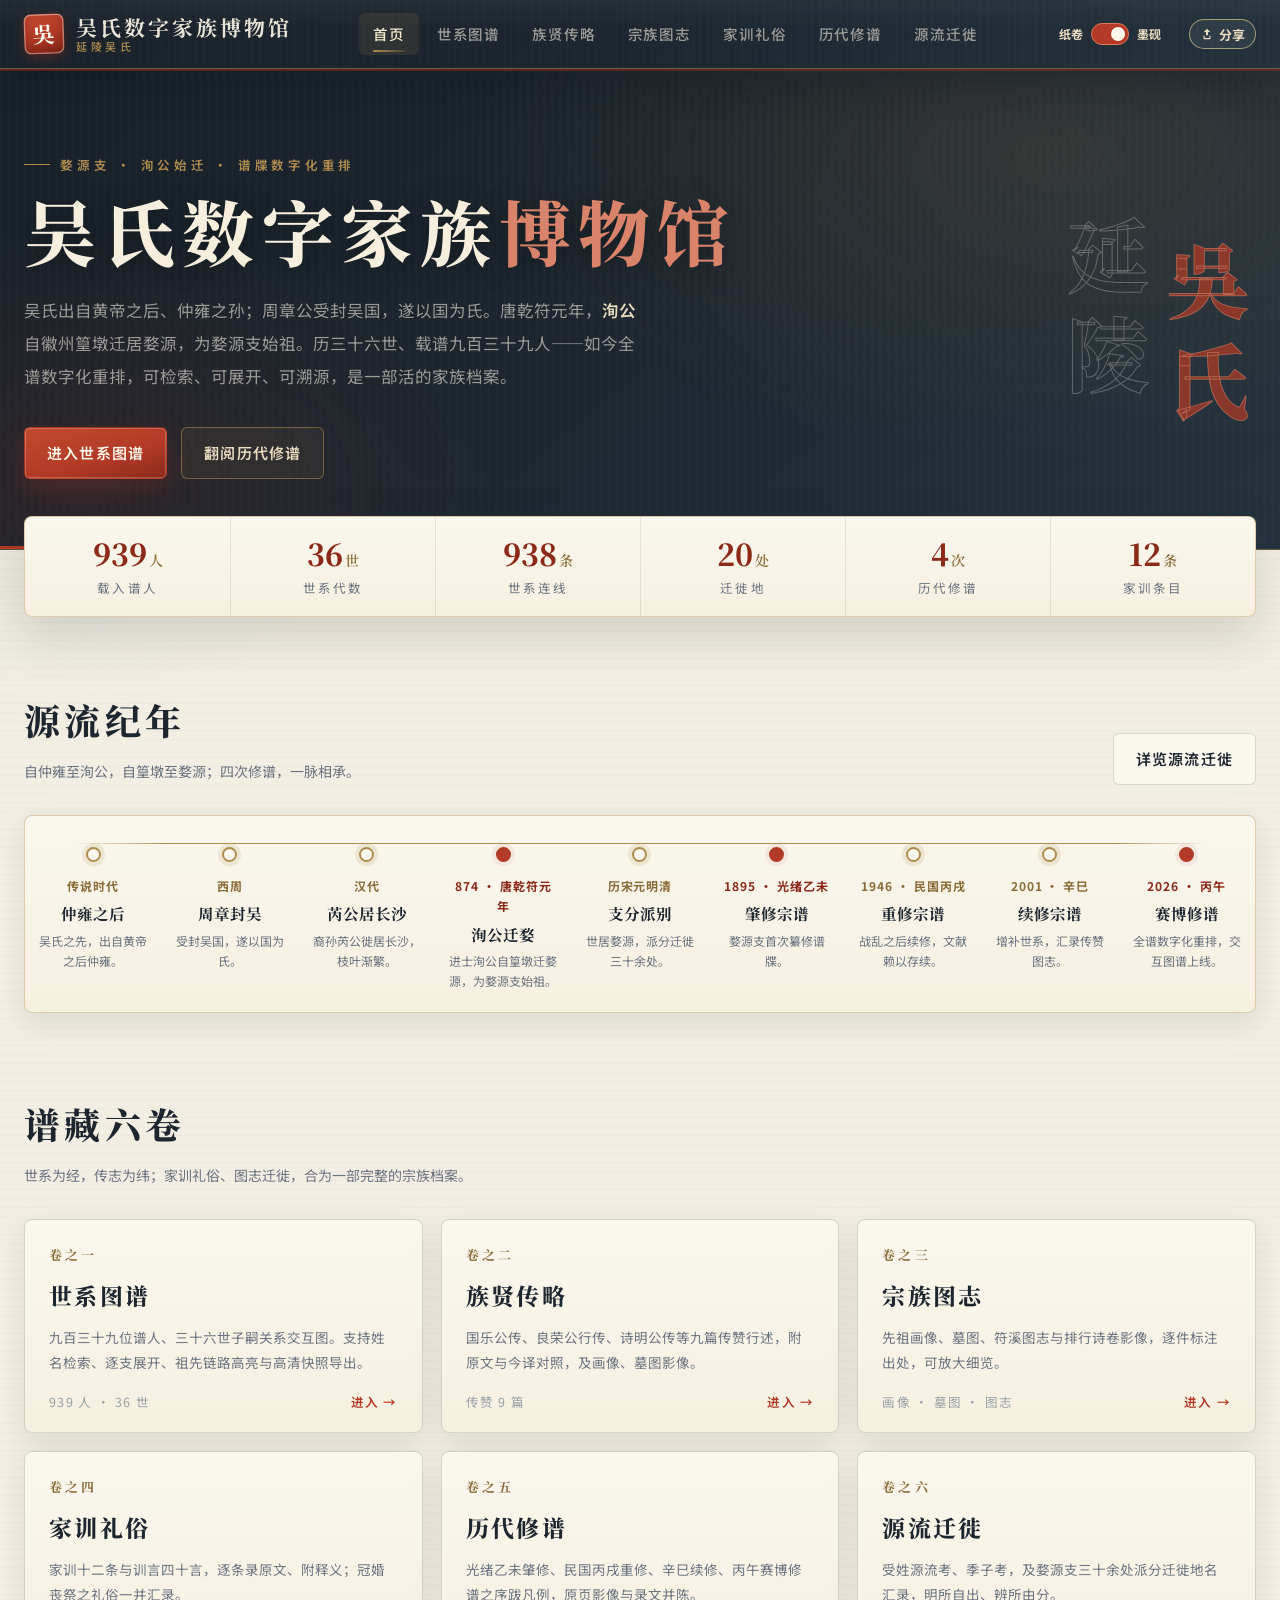
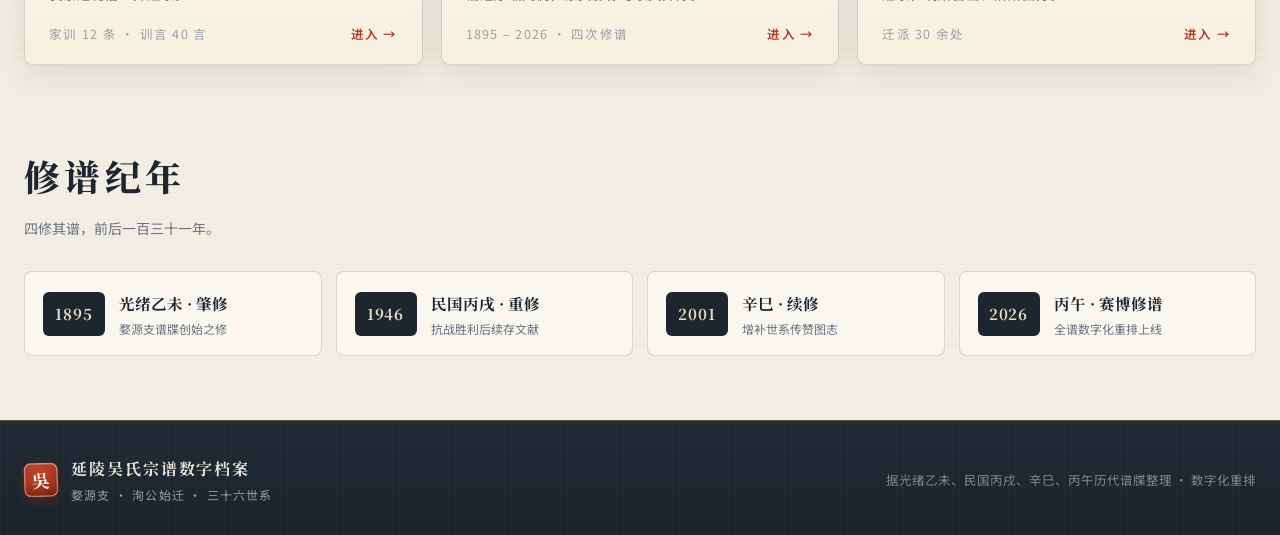
==== ink-archive/index.html @ 0cdc85b2 "统一两套皮肤的品牌名称与标题" ====
<!doctype html>
<html lang="zh-CN">
<head>
  <base href="../" />
  <link rel="icon" href="assets/wu-genealogy-mark.svg?v=20260805" type="image/svg+xml" />
  <meta charset="utf-8" />
  <meta name="viewport" content="width=device-width, initial-scale=1" />
  <title>延陵吴氏宗谱数字档案 · 首页</title>
  <meta name="description" content="延陵吴氏婺源支宗谱数字档案：世系图谱、族贤传略、宗族图志、家训礼俗、历代修谱、源流迁徙。" />
  <link rel="preconnect" href="https://fonts.googleapis.com" />
  <link rel="preconnect" href="https://fonts.gstatic.com" crossorigin />
  <link href="https://fonts.googleapis.com/css2?family=Noto+Serif+SC:wght@500;600;700;800;900&family=Noto+Sans+SC:wght@400;500;700&display=swap" rel="stylesheet" />
  <link rel="stylesheet" href="ink-archive/assets/zongpu.css?v=20260813-footer-breathing" />
  <script defer src="assets/site-tools.js?v=20260928"></script>
  <script defer src="assets/ink-archive-bridge.js?v=20260928"></script>
</head>
<body>

  <header class="masthead">
    <div class="masthead-inner">
      <a class="brandmark" href="ink-archive/index.html">
        <span class="brand-seal">吳</span>
        <span class="brand-text"><strong>吴氏数字家族博物馆</strong><small>延陵吴氏</small></span>
      </a>
      <nav class="mastnav" aria-label="站点一级目录">
        <a class="active" href="ink-archive/index.html" aria-current="page"><svg viewBox="0 0 24 24" fill="none" stroke="currentColor" stroke-width="1.8" stroke-linecap="round" stroke-linejoin="round"><path d="m3 9 9-7 9 7v11a2 2 0 0 1-2 2H5a2 2 0 0 1-2-2z"/><path d="M9 22V12h6v10"/></svg><span>首页</span></a>
        <a href="ink-archive/tree.html"><svg viewBox="0 0 24 24" fill="none" stroke="currentColor" stroke-width="1.8" stroke-linecap="round" stroke-linejoin="round"><circle cx="18" cy="5" r="2.6"/><circle cx="6" cy="12" r="2.6"/><circle cx="18" cy="19" r="2.6"/><path d="m8.3 10.6 7.1-4.2M8.3 13.4l7.1 4.2"/></svg><span>世系图谱</span></a>
        <a href="ink-archive/biographies.html"><svg viewBox="0 0 24 24" fill="none" stroke="currentColor" stroke-width="1.8" stroke-linecap="round" stroke-linejoin="round"><circle cx="12" cy="8" r="3.6"/><path d="M4.5 20.5c1.6-3.8 4.6-5.3 7.5-5.3s5.9 1.5 7.5 5.3"/></svg><span>族贤传略</span></a>
        <a href="ink-archive/image_archive.html"><svg viewBox="0 0 24 24" fill="none" stroke="currentColor" stroke-width="1.8" stroke-linecap="round" stroke-linejoin="round"><rect x="3.5" y="5" width="17" height="14" rx="2"/><circle cx="9" cy="10" r="1.6"/><path d="m20.5 15.5-4.2-4.2L9 18.5"/></svg><span>宗族图志</span></a>
        <a href="ink-archive/family_customs.html"><svg viewBox="0 0 24 24" fill="none" stroke="currentColor" stroke-width="1.8" stroke-linecap="round" stroke-linejoin="round"><path d="M2.5 4.5h6a4 4 0 0 1 4 4v11a3 3 0 0 0-3-3h-7z"/><path d="M21.5 4.5h-6a4 4 0 0 0-4 4v11a3 3 0 0 1 3-3h7z"/></svg><span>家训礼俗</span></a>
        <a href="ink-archive/revisions.html"><svg viewBox="0 0 24 24" fill="none" stroke="currentColor" stroke-width="1.8" stroke-linecap="round" stroke-linejoin="round"><path d="m12 2.5 9 4.8-9 4.8-9-4.8z"/><path d="m3 12 9 4.8 9-4.8"/><path d="m3 16.8 9 4.7 9-4.7"/></svg><span>历代修谱</span></a>
        <a href="ink-archive/source_migration.html"><svg viewBox="0 0 24 24" fill="none" stroke="currentColor" stroke-width="1.8" stroke-linecap="round" stroke-linejoin="round"><circle cx="6" cy="19" r="2.6"/><circle cx="18" cy="5" r="2.6"/><path d="M8.6 19h5.9a3.5 3.5 0 0 0 0-7h-5a3.5 3.5 0 0 1 0-7h5.9"/></svg><span>源流迁徙</span></a>
      </nav>
    </div>
  </header>

  <section class="home-hero">
    <div class="home-hero-inner">
      <div>
        <p class="eyebrow">婺源支 · 洵公始迁 · 谱牒数字化重排</p>
        <h1>吴氏数字家族<span class="accent">博物馆</span></h1>
        <p class="lede">吴氏出自黄帝之后、仲雍之孙；周章公受封吴国，遂以国为氏。唐乾符元年，<strong>洵公</strong>自徽州篁墩迁居婺源，为婺源支始祖。历三十六世、载谱九百三十九人——如今全谱数字化重排，可检索、可展开、可溯源，是一部活的家族档案。</p>
        <div class="hero-actions">
          <a class="btn btn-primary" href="ink-archive/tree.html">进入世系图谱</a>
          <a class="btn btn-ghost" href="ink-archive/revisions.html">翻阅历代修谱</a>
        </div>
      </div>
      <div class="hero-vertical" aria-hidden="true">
        <span>延陵</span>
        <span>吳氏</span>
      </div>
    </div>
  </section>

  <div class="home-stats" role="list">
    <div class="home-stat" role="listitem"><strong>939<small>人</small></strong><span>载入谱人</span></div>
    <div class="home-stat" role="listitem"><strong>36<small>世</small></strong><span>世系代数</span></div>
    <div class="home-stat" role="listitem"><strong>938<small>条</small></strong><span>世系连线</span></div>
    <div class="home-stat" role="listitem"><strong>20<small>处</small></strong><span>迁徙地</span></div>
    <div class="home-stat" role="listitem"><strong>4<small>次</small></strong><span>历代修谱</span></div>
    <div class="home-stat" role="listitem"><strong>12<small>条</small></strong><span>家训条目</span></div>
  </div>

  <section class="home-section">
    <div class="home-section-head">
      <div>
        <h2>源流纪年</h2>
        <p>自仲雍至洵公，自篁墩至婺源；四次修谱，一脉相承。</p>
      </div>
      <a class="btn btn-ghost dark" href="ink-archive/source_migration.html">详览源流迁徙</a>
    </div>
    <div class="timeline">
      <div class="timeline-item">
        <time>传说时代</time>
        <strong>仲雍之后</strong>
        <p>吴氏之先，出自黄帝之后仲雍。</p>
      </div>
      <div class="timeline-item">
        <time>西周</time>
        <strong>周章封吴</strong>
        <p>受封吴国，遂以国为氏。</p>
      </div>
      <div class="timeline-item">
        <time>汉代</time>
        <strong>芮公居长沙</strong>
        <p>裔孙芮公徙居长沙，枝叶渐繁。</p>
      </div>
      <div class="timeline-item era-mark">
        <time>874 · 唐乾符元年</time>
        <strong>洵公迁婺</strong>
        <p>进士洵公自篁墩迁婺源，为婺源支始祖。</p>
      </div>
      <div class="timeline-item">
        <time>历宋元明清</time>
        <strong>支分派别</strong>
        <p>世居婺源，派分迁徙三十余处。</p>
      </div>
      <div class="timeline-item era-mark">
        <time>1895 · 光绪乙未</time>
        <strong>肇修宗谱</strong>
        <p>婺源支首次纂修谱牒。</p>
      </div>
      <div class="timeline-item">
        <time>1946 · 民国丙戌</time>
        <strong>重修宗谱</strong>
        <p>战乱之后续修，文献赖以存续。</p>
      </div>
      <div class="timeline-item">
        <time>2001 · 辛巳</time>
        <strong>续修宗谱</strong>
        <p>增补世系，汇录传赞图志。</p>
      </div>
      <div class="timeline-item era-mark">
        <time>2026 · 丙午</time>
        <strong>赛博修谱</strong>
        <p>全谱数字化重排，交互图谱上线。</p>
      </div>
    </div>
  </section>

  <section class="home-section">
    <div class="home-section-head">
      <div>
        <h2>谱藏六卷</h2>
        <p>世系为经，传志为纬；家训礼俗、图志迁徙，合为一部完整的宗族档案。</p>
      </div>
    </div>
    <div class="archive-grid">
      <a class="archive-card" href="ink-archive/tree.html">
        <span class="card-index">卷之一</span>
        <h3>世系图谱</h3>
        <p>九百三十九位谱人、三十六世子嗣关系交互图。支持姓名检索、逐支展开、祖先链路高亮与高清快照导出。</p>
        <span class="card-foot"><span>939 人 · 36 世</span><span class="go">进入 →</span></span>
      </a>
      <a class="archive-card" href="ink-archive/biographies.html">
        <span class="card-index">卷之二</span>
        <h3>族贤传略</h3>
        <p>国乐公传、良荣公行传、诗明公传等九篇传赞行述，附原文与今译对照，及画像、墓图影像。</p>
        <span class="card-foot"><span>传赞 9 篇</span><span class="go">进入 →</span></span>
      </a>
      <a class="archive-card" href="ink-archive/image_archive.html">
        <span class="card-index">卷之三</span>
        <h3>宗族图志</h3>
        <p>先祖画像、墓图、符溪图志与排行诗卷影像，逐件标注出处，可放大细览。</p>
        <span class="card-foot"><span>画像 · 墓图 · 图志</span><span class="go">进入 →</span></span>
      </a>
      <a class="archive-card" href="ink-archive/family_customs.html">
        <span class="card-index">卷之四</span>
        <h3>家训礼俗</h3>
        <p>家训十二条与训言四十言，逐条录原文、附释义；冠婚丧祭之礼俗一并汇录。</p>
        <span class="card-foot"><span>家训 12 条 · 训言 40 言</span><span class="go">进入 →</span></span>
      </a>
      <a class="archive-card" href="ink-archive/revisions.html">
        <span class="card-index">卷之五</span>
        <h3>历代修谱</h3>
        <p>光绪乙未肇修、民国丙戌重修、辛巳续修、丙午赛博修谱之序跋凡例，原页影像与录文并陈。</p>
        <span class="card-foot"><span>1895 – 2026 · 四次修谱</span><span class="go">进入 →</span></span>
      </a>
      <a class="archive-card" href="ink-archive/source_migration.html">
        <span class="card-index">卷之六</span>
        <h3>源流迁徙</h3>
        <p>受姓源流考、季子考，及婺源支三十余处派分迁徙地名汇录，明所自出、辨所由分。</p>
        <span class="card-foot"><span>迁派 30 余处</span><span class="go">进入 →</span></span>
      </a>
    </div>
  </section>

  <section class="home-section">
    <div class="home-section-head">
      <div>
        <h2>修谱纪年</h2>
        <p>四修其谱，前后一百三十一年。</p>
      </div>
    </div>
    <div class="editions-band">
      <a class="edition-chip" href="ink-archive/revisions.html">
        <time>1895</time>
        <span><strong>光绪乙未 · 肇修</strong><span>婺源支谱牒创始之修</span></span>
      </a>
      <a class="edition-chip" href="ink-archive/revisions.html">
        <time>1946</time>
        <span><strong>民国丙戌 · 重修</strong><span>抗战胜利后续存文献</span></span>
      </a>
      <a class="edition-chip" href="ink-archive/revisions.html">
        <time>2001</time>
        <span><strong>辛巳 · 续修</strong><span>增补世系传赞图志</span></span>
      </a>
      <a class="edition-chip" href="ink-archive/revisions.html">
        <time>2026</time>
        <span><strong>丙午 · 赛博修谱</strong><span>全谱数字化重排上线</span></span>
      </a>
    </div>
  </section>

  <footer class="site-footer">
    <div class="footer-inner">
      <div class="footer-brand">
        <span class="brand-seal small">吳</span>
        <div>
          <strong>延陵吴氏宗谱数字档案</strong>
          <p>婺源支 · 洵公始迁 · 三十六世系</p>
        </div>
      </div>
      <p class="footer-note">据光绪乙未、民国丙戌、辛巳、丙午历代谱牒整理 · 数字化重排</p>
    </div>
  </footer>

</body>
</html>
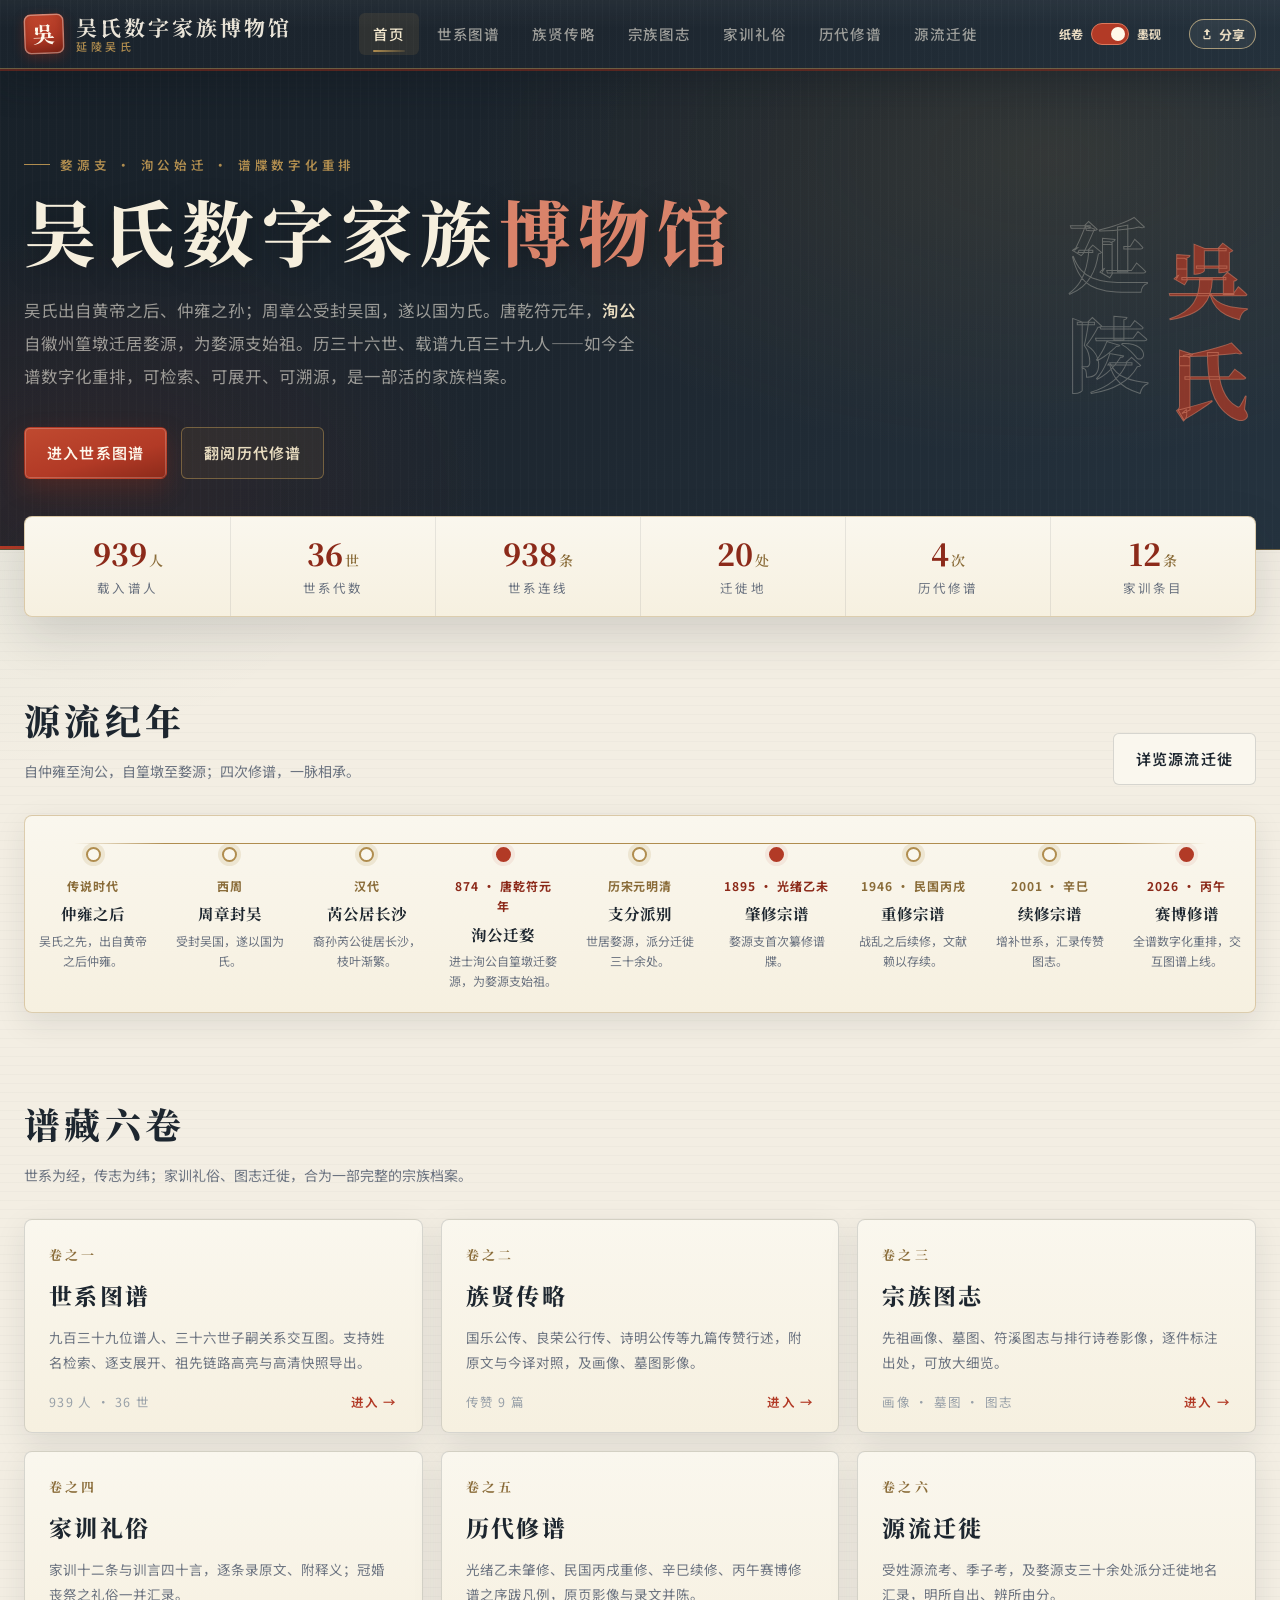
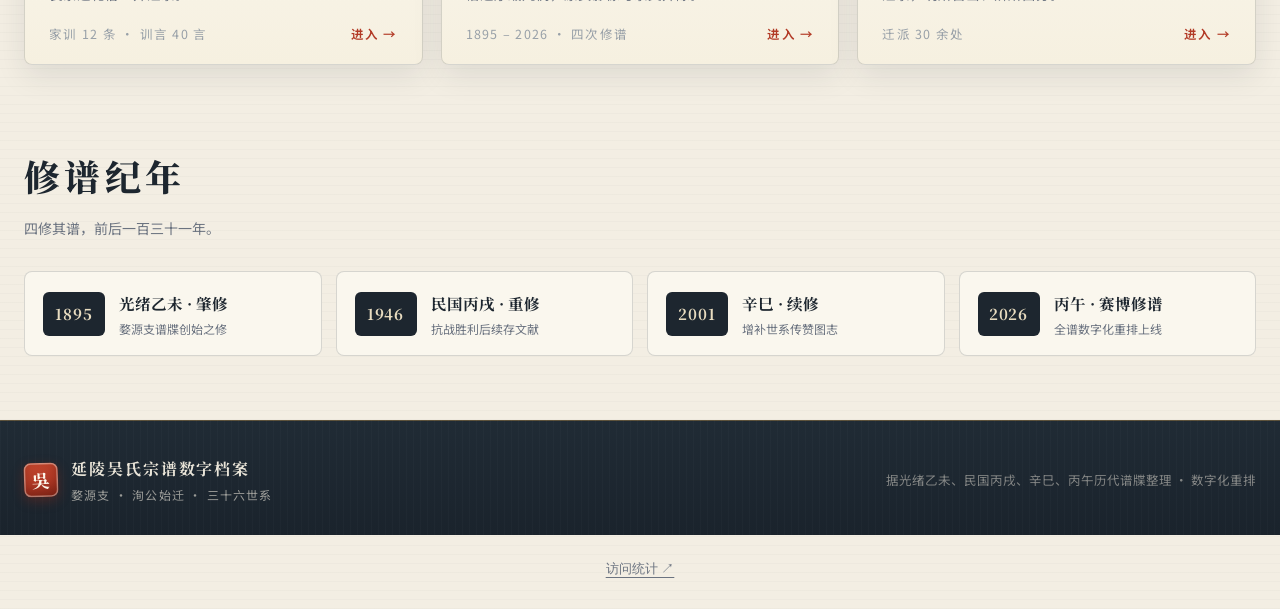
==== commit e722cc4d: "接入全站免费访问计数和简洁统计页" ====
--- a/ink-archive/index.html
+++ b/ink-archive/index.html
@@ -4,15 +4,15 @@
   <base href="../" />
   <link rel="icon" href="assets/wu-genealogy-mark.svg?v=20260805" type="image/svg+xml" />
   <meta charset="utf-8" />
-  <meta name="viewport" content="width=device-width, initial-scale=1" />
+  <meta name="viewport" content="width=device-width, initial-scale=1, viewport-fit=cover" />
   <title>延陵吴氏宗谱数字档案 · 首页</title>
   <meta name="description" content="延陵吴氏婺源支宗谱数字档案：世系图谱、族贤传略、宗族图志、家训礼俗、历代修谱、源流迁徙。" />
   <link rel="preconnect" href="https://fonts.googleapis.com" />
   <link rel="preconnect" href="https://fonts.gstatic.com" crossorigin />
   <link href="https://fonts.googleapis.com/css2?family=Noto+Serif+SC:wght@500;600;700;800;900&family=Noto+Sans+SC:wght@400;500;700&display=swap" rel="stylesheet" />
-  <link rel="stylesheet" href="ink-archive/assets/zongpu.css?v=20260813-footer-breathing" />
-  <script defer src="assets/site-tools.js?v=20260928"></script>
-  <script defer src="assets/ink-archive-bridge.js?v=20260928"></script>
+  <link rel="stylesheet" href="ink-archive/assets/zongpu.css?v=20260929-mobile-audit" />
+  <script defer src="assets/site-tools.js?v=20261004-analytics"></script>
+  <script defer src="assets/ink-archive-bridge.js?v=20260929-mobile-audit"></script>
 </head>
 <body>
 
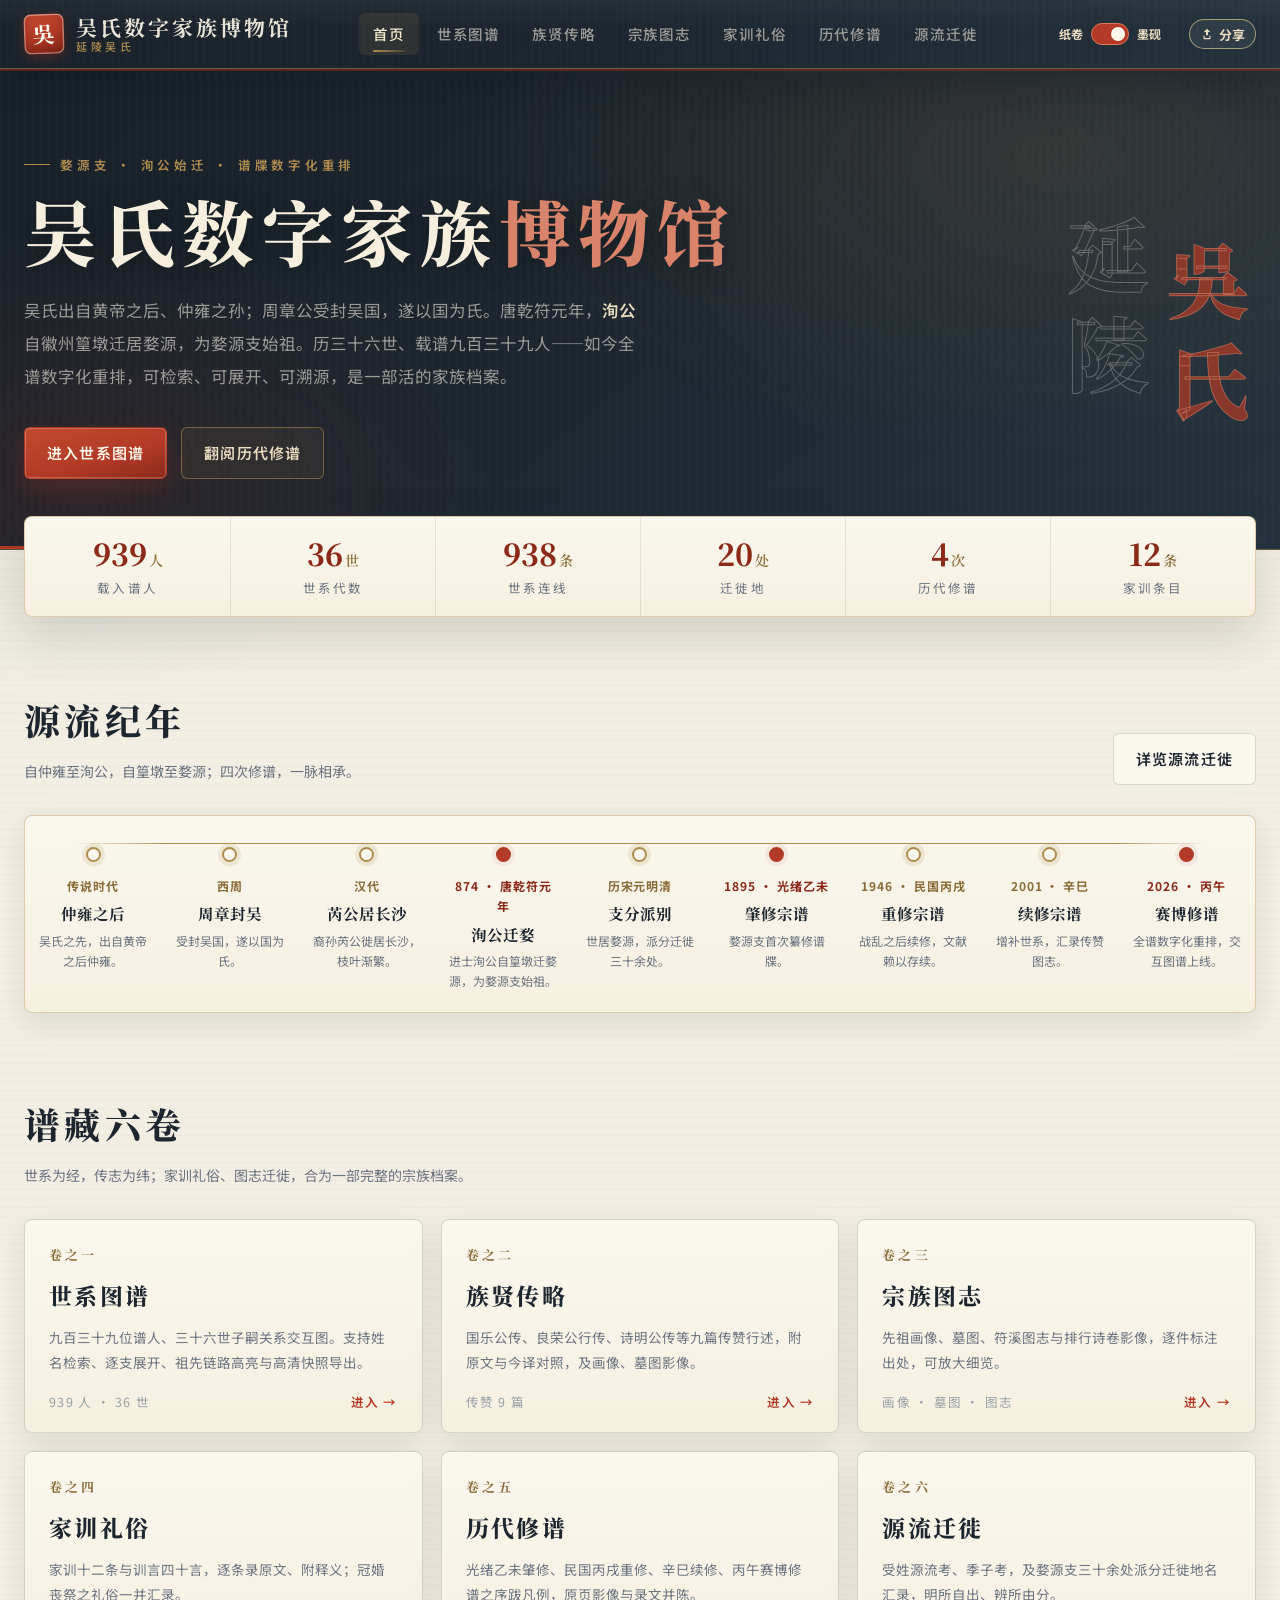
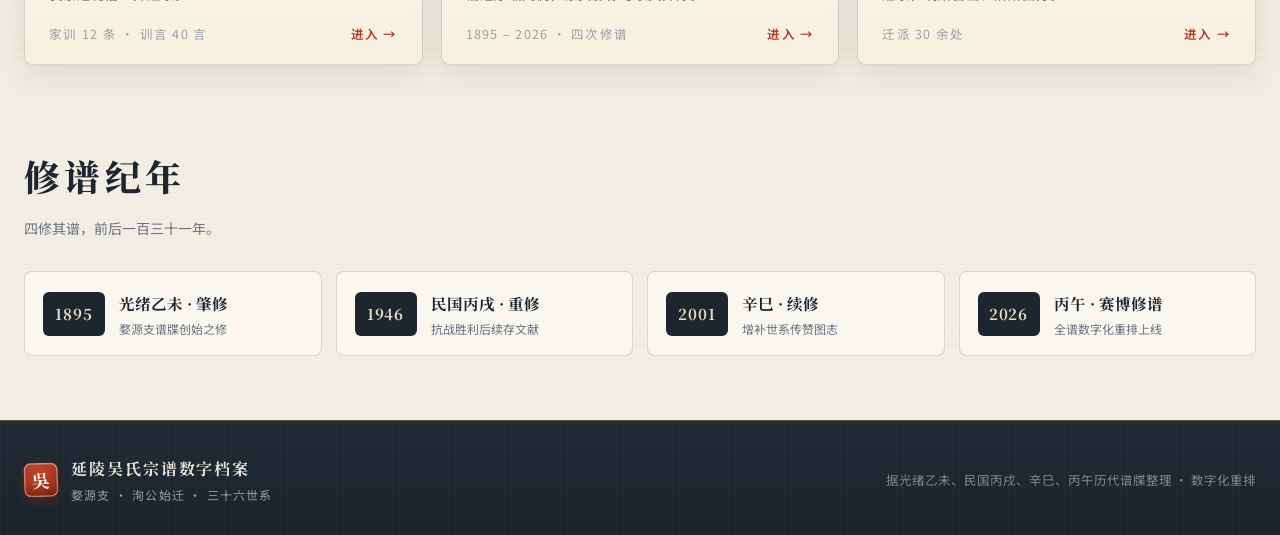
==== commit c2ab4fb3: "移除族谱网站上的统计入口和查看页" ====
--- a/ink-archive/index.html
+++ b/ink-archive/index.html
@@ -11,7 +11,7 @@
   <link rel="preconnect" href="https://fonts.gstatic.com" crossorigin />
   <link href="https://fonts.googleapis.com/css2?family=Noto+Serif+SC:wght@500;600;700;800;900&family=Noto+Sans+SC:wght@400;500;700&display=swap" rel="stylesheet" />
   <link rel="stylesheet" href="ink-archive/assets/zongpu.css?v=20260929-mobile-audit" />
-  <script defer src="assets/site-tools.js?v=20261004-analytics"></script>
+  <script defer src="assets/site-tools.js?v=20261004-unlinked"></script>
   <script defer src="assets/ink-archive-bridge.js?v=20260929-mobile-audit"></script>
 </head>
 <body>
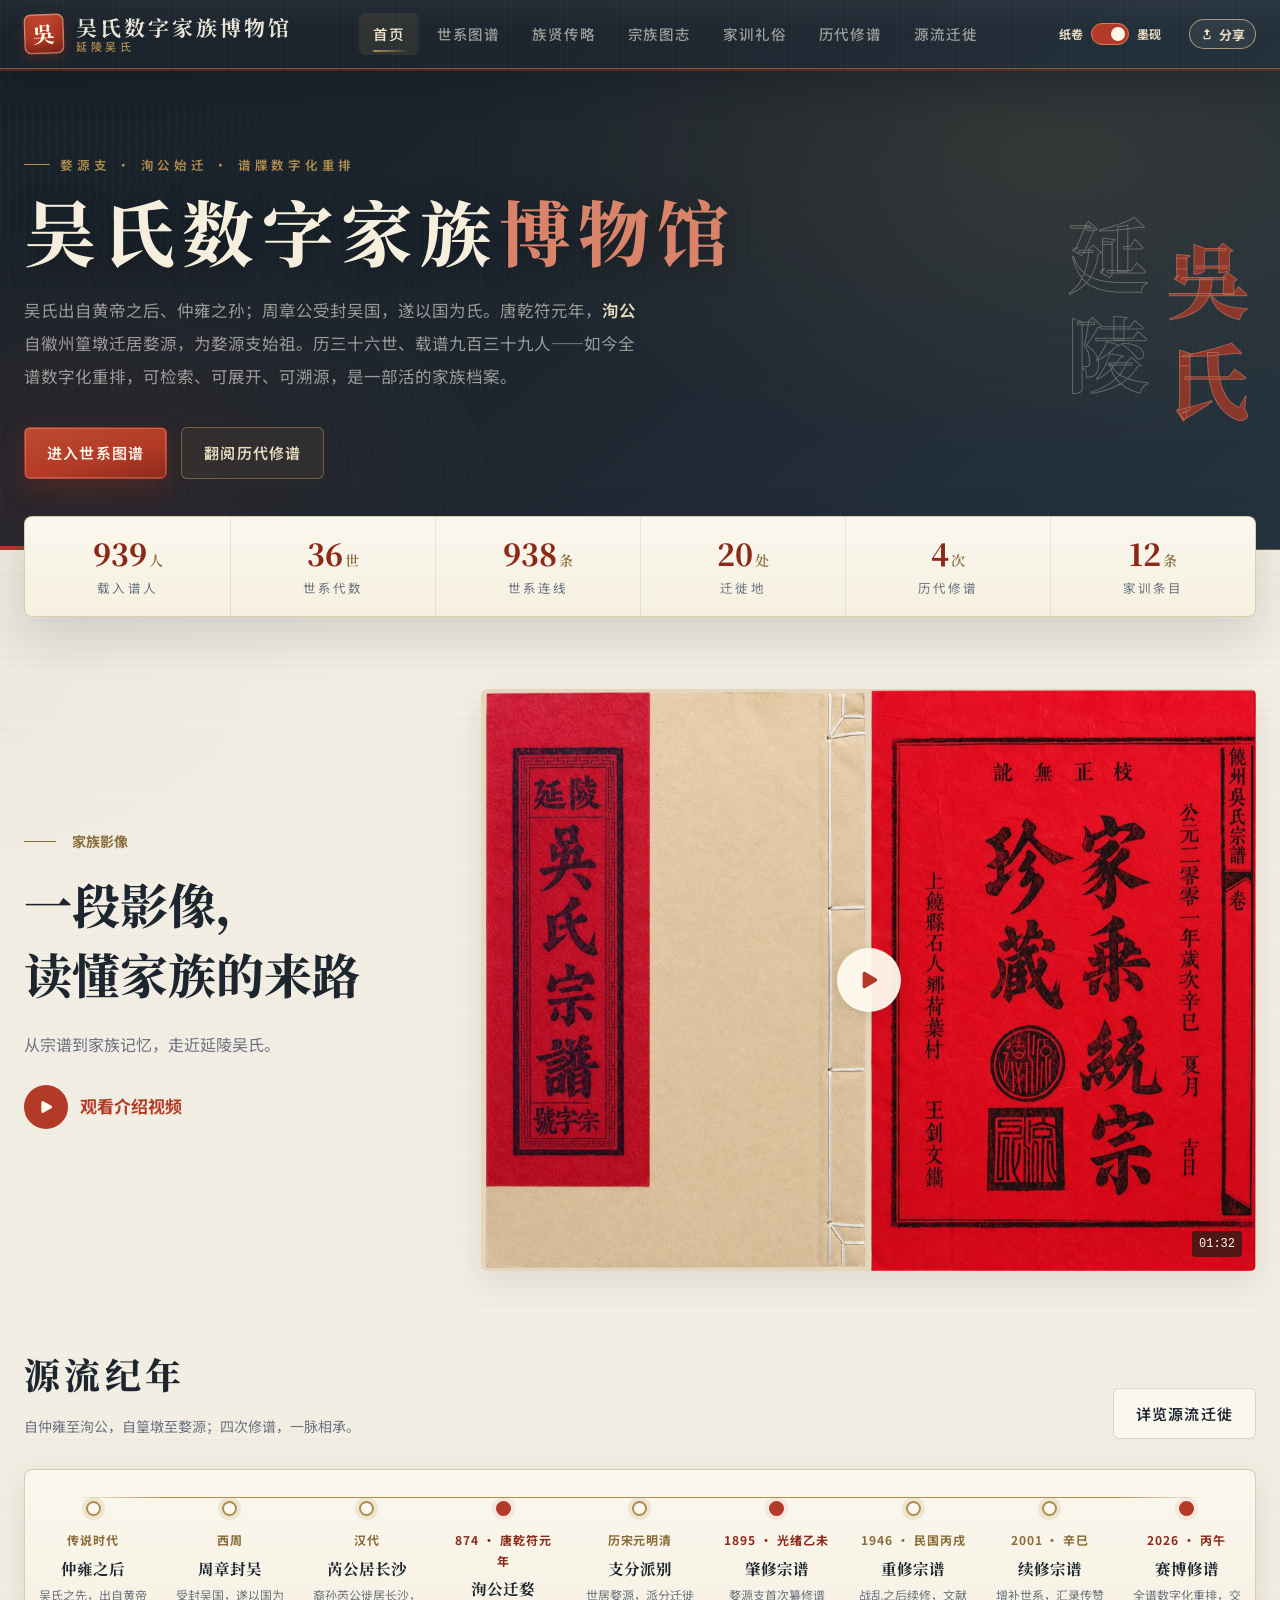
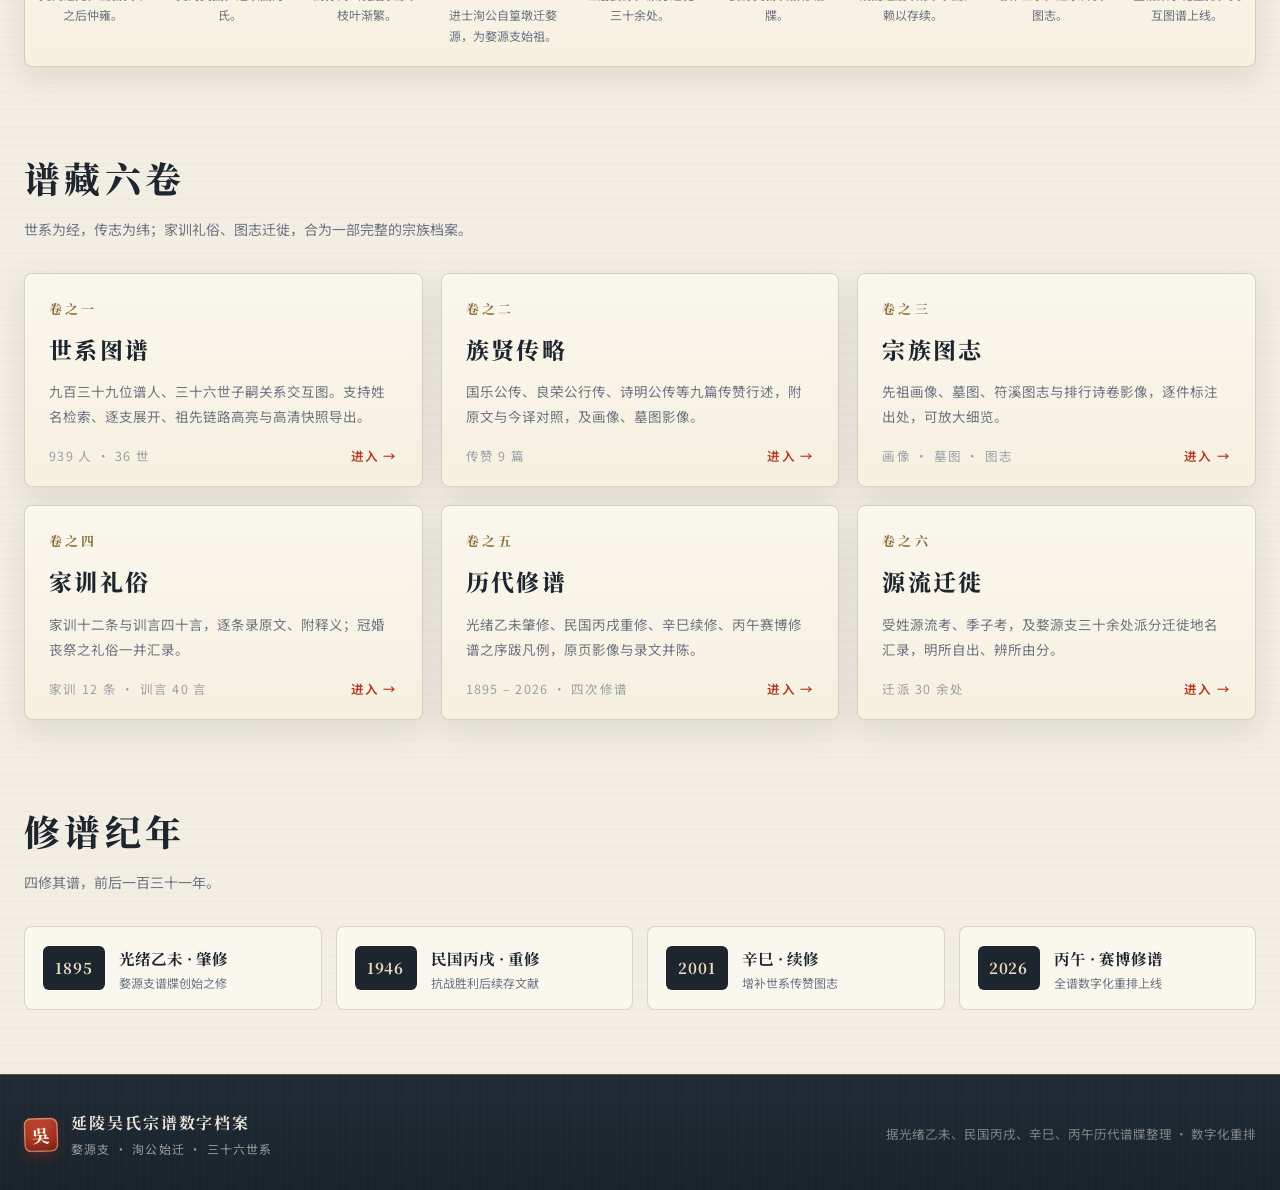
==== commit 160464a9: "添加首页及电脑端图谱宗族影像入口" ====
--- a/ink-archive/index.html
+++ b/ink-archive/index.html
@@ -11,10 +11,12 @@
   <link rel="preconnect" href="https://fonts.gstatic.com" crossorigin />
   <link href="https://fonts.googleapis.com/css2?family=Noto+Serif+SC:wght@500;600;700;800;900&family=Noto+Sans+SC:wght@400;500;700&display=swap" rel="stylesheet" />
   <link rel="stylesheet" href="ink-archive/assets/zongpu.css?v=20260929-mobile-audit" />
-  <script defer src="assets/site-tools.js?v=20261004-unlinked"></script>
+  <script defer src="assets/site-tools.js?v=20261004-events"></script>
   <script defer src="assets/ink-archive-bridge.js?v=20260929-mobile-audit"></script>
+  <link rel="stylesheet" href="assets/home-video.css?v=20261009" />
+  <script defer src="assets/home-video.js?v=20261009"></script>
 </head>
-<body>
+<body class="home-ink">
 
   <header class="masthead">
     <div class="masthead-inner">
@@ -61,6 +63,23 @@
     <div class="home-stat" role="listitem"><strong>12<small>条</small></strong><span>家训条目</span></div>
   </div>
 
+  <section class="home-video-section" aria-labelledby="home-video-title">
+    <div class="home-video-copy">
+      <p class="home-video-kicker">家族影像</p>
+      <h2 id="home-video-title">一段影像，<br />读懂家族的来路</h2>
+      <p class="home-video-description">从宗谱到家族记忆，走近延陵吴氏。</p>
+      <button class="home-video-open home-video-action" type="button" aria-controls="home-video-dialog" aria-haspopup="dialog">
+        <span class="home-video-play" aria-hidden="true"><svg class="home-video-icon" viewBox="0 0 24 24" fill="currentColor" aria-hidden="true"><path d="M5 5a2 2 0 0 1 3.008-1.728l11.997 6.998a2 2 0 0 1 .003 3.458l-12 7A2 2 0 0 1 5 19z" /></svg></span>
+        <span>观看介绍视频</span>
+      </button>
+    </div>
+    <button class="home-video-open home-video-preview" type="button" aria-label="播放家族介绍视频" aria-controls="home-video-dialog" aria-haspopup="dialog">
+      <img src="assets/video/family-introduction-poster.webp" width="1200" height="902" alt="延陵吴氏宗谱封面与扉页" loading="lazy" decoding="async" />
+      <span class="home-video-play" aria-hidden="true"><svg class="home-video-icon" viewBox="0 0 24 24" fill="currentColor" aria-hidden="true"><path d="M5 5a2 2 0 0 1 3.008-1.728l11.997 6.998a2 2 0 0 1 .003 3.458l-12 7A2 2 0 0 1 5 19z" /></svg></span>
+      <span class="home-video-duration" aria-hidden="true">01:32</span>
+    </button>
+  </section>
+
   <section class="home-section">
     <div class="home-section-head">
       <div>
@@ -205,5 +224,13 @@
     </div>
   </footer>
 
+  <dialog class="home-video-dialog" id="home-video-dialog" aria-labelledby="home-video-dialog-title">
+    <div class="home-video-dialog-head">
+      <strong id="home-video-dialog-title">吴氏数字家族博物馆 · 介绍视频</strong>
+      <button class="home-video-close" type="button" aria-label="关闭视频" title="关闭视频"><svg class="home-video-close-icon" viewBox="0 0 24 24" fill="none" stroke="currentColor" stroke-width="1.6" stroke-linecap="round" stroke-linejoin="round" aria-hidden="true"><path d="M18 6 6 18" /><path d="m6 6 12 12" /></svg></button>
+    </div>
+    <video class="home-video-player" controls playsinline preload="none" data-src="assets/video/family-introduction.mp4" aria-label="吴氏数字家族博物馆介绍视频"></video>
+    <p class="home-video-error" role="status" hidden>视频暂时无法加载。<button class="home-video-retry" type="button">重新加载</button></p>
+  </dialog>
 </body>
 </html>
